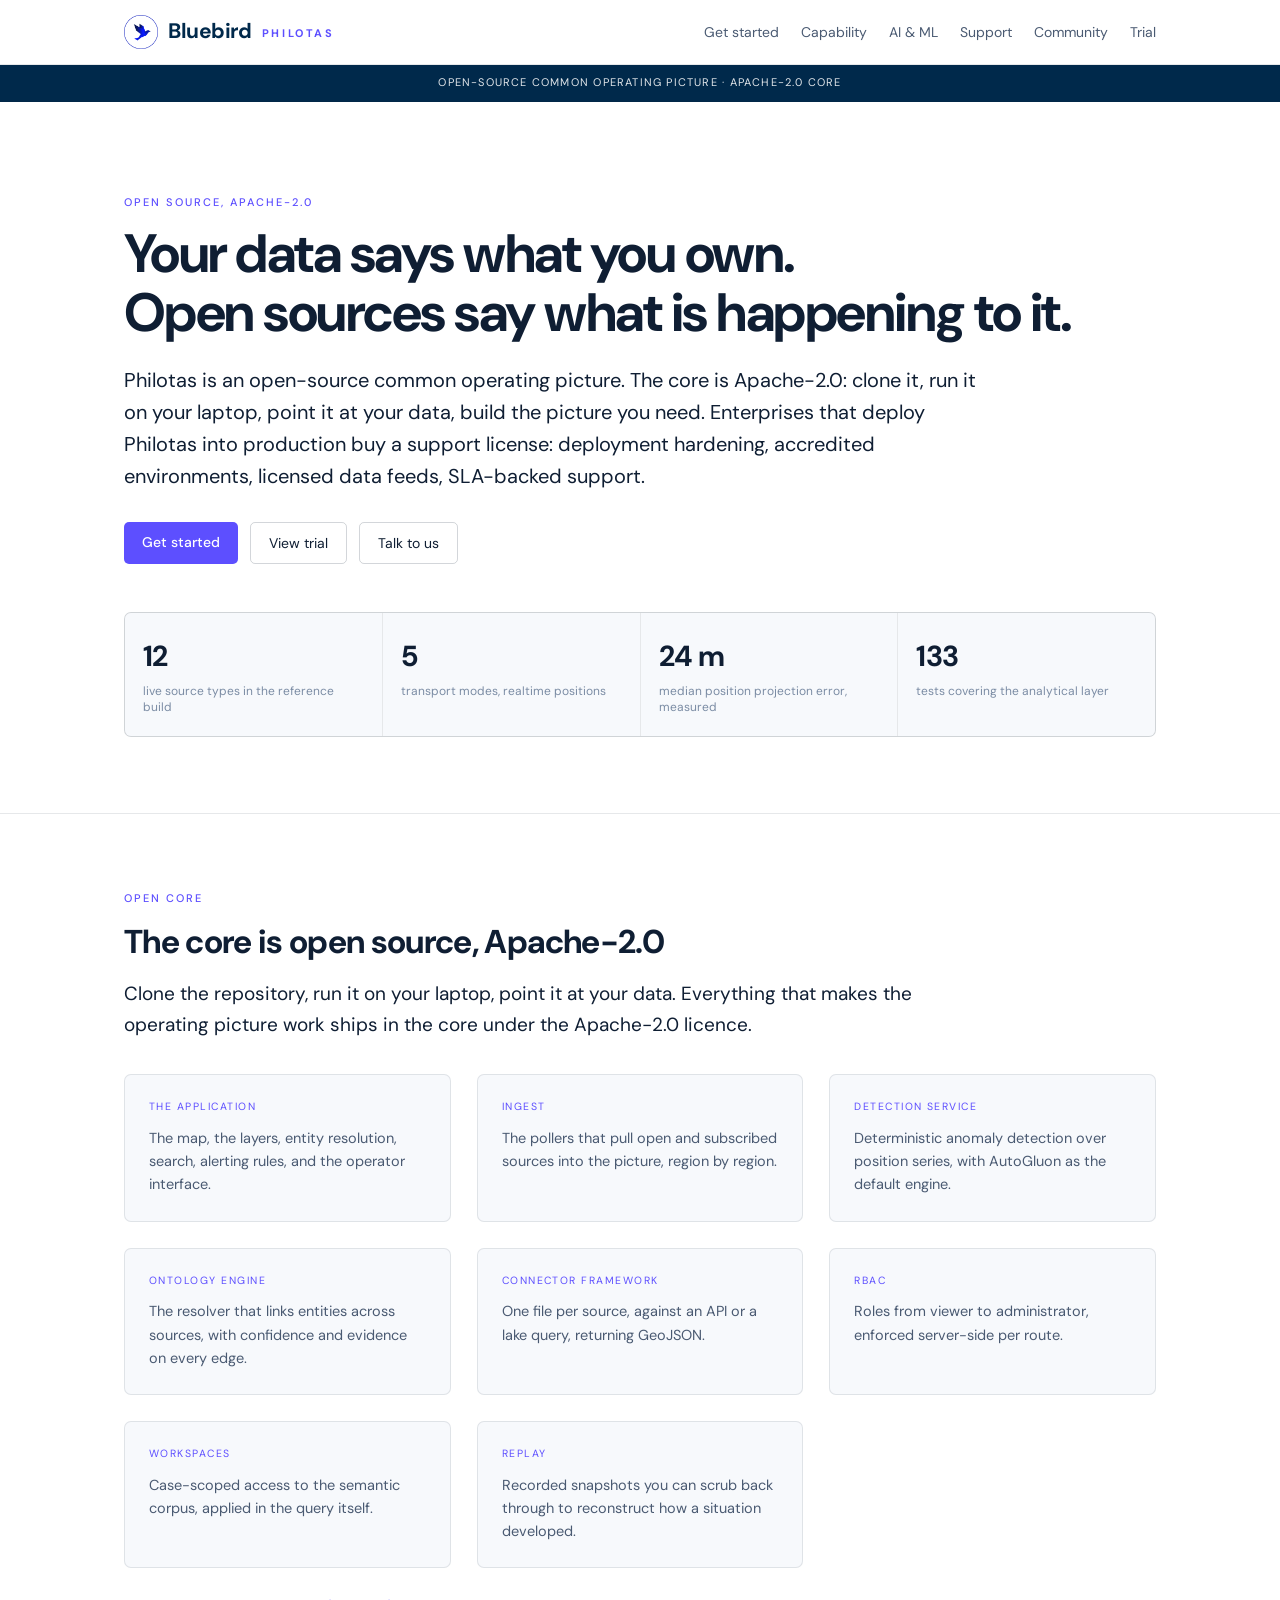
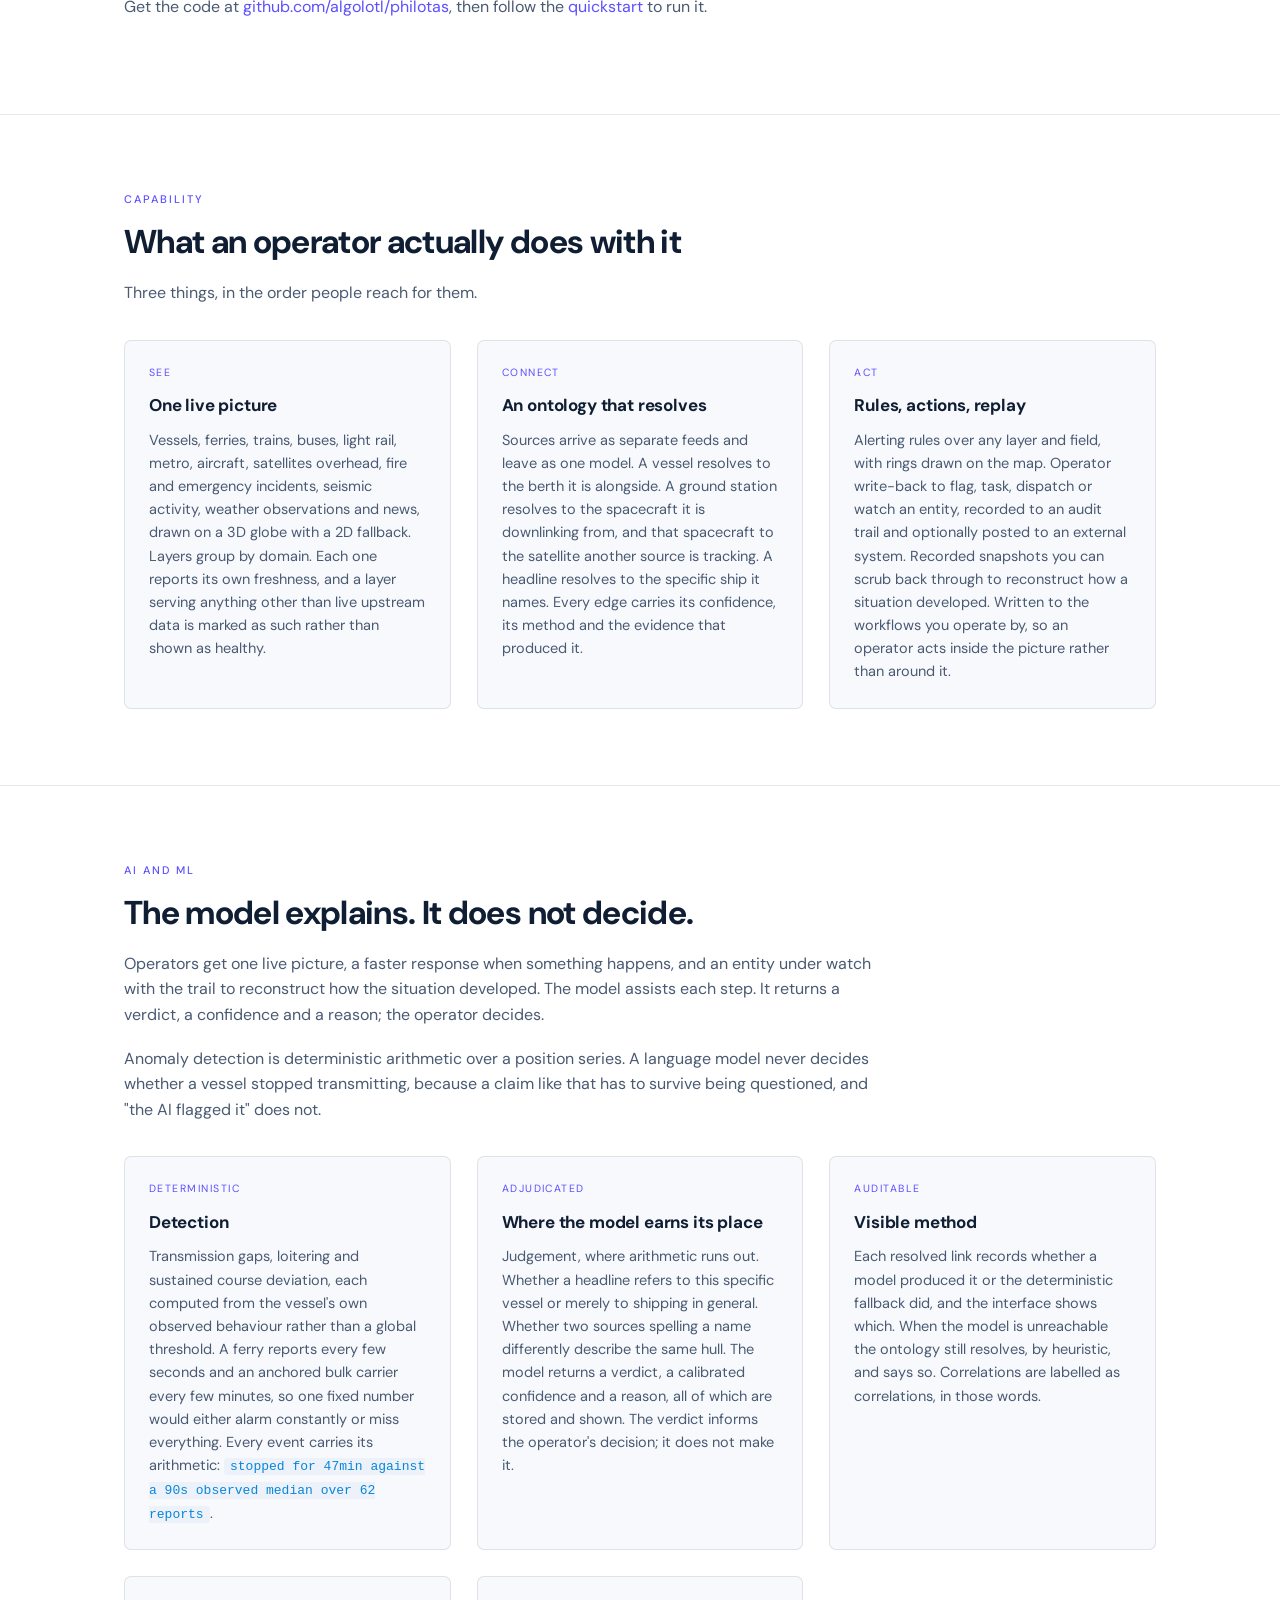
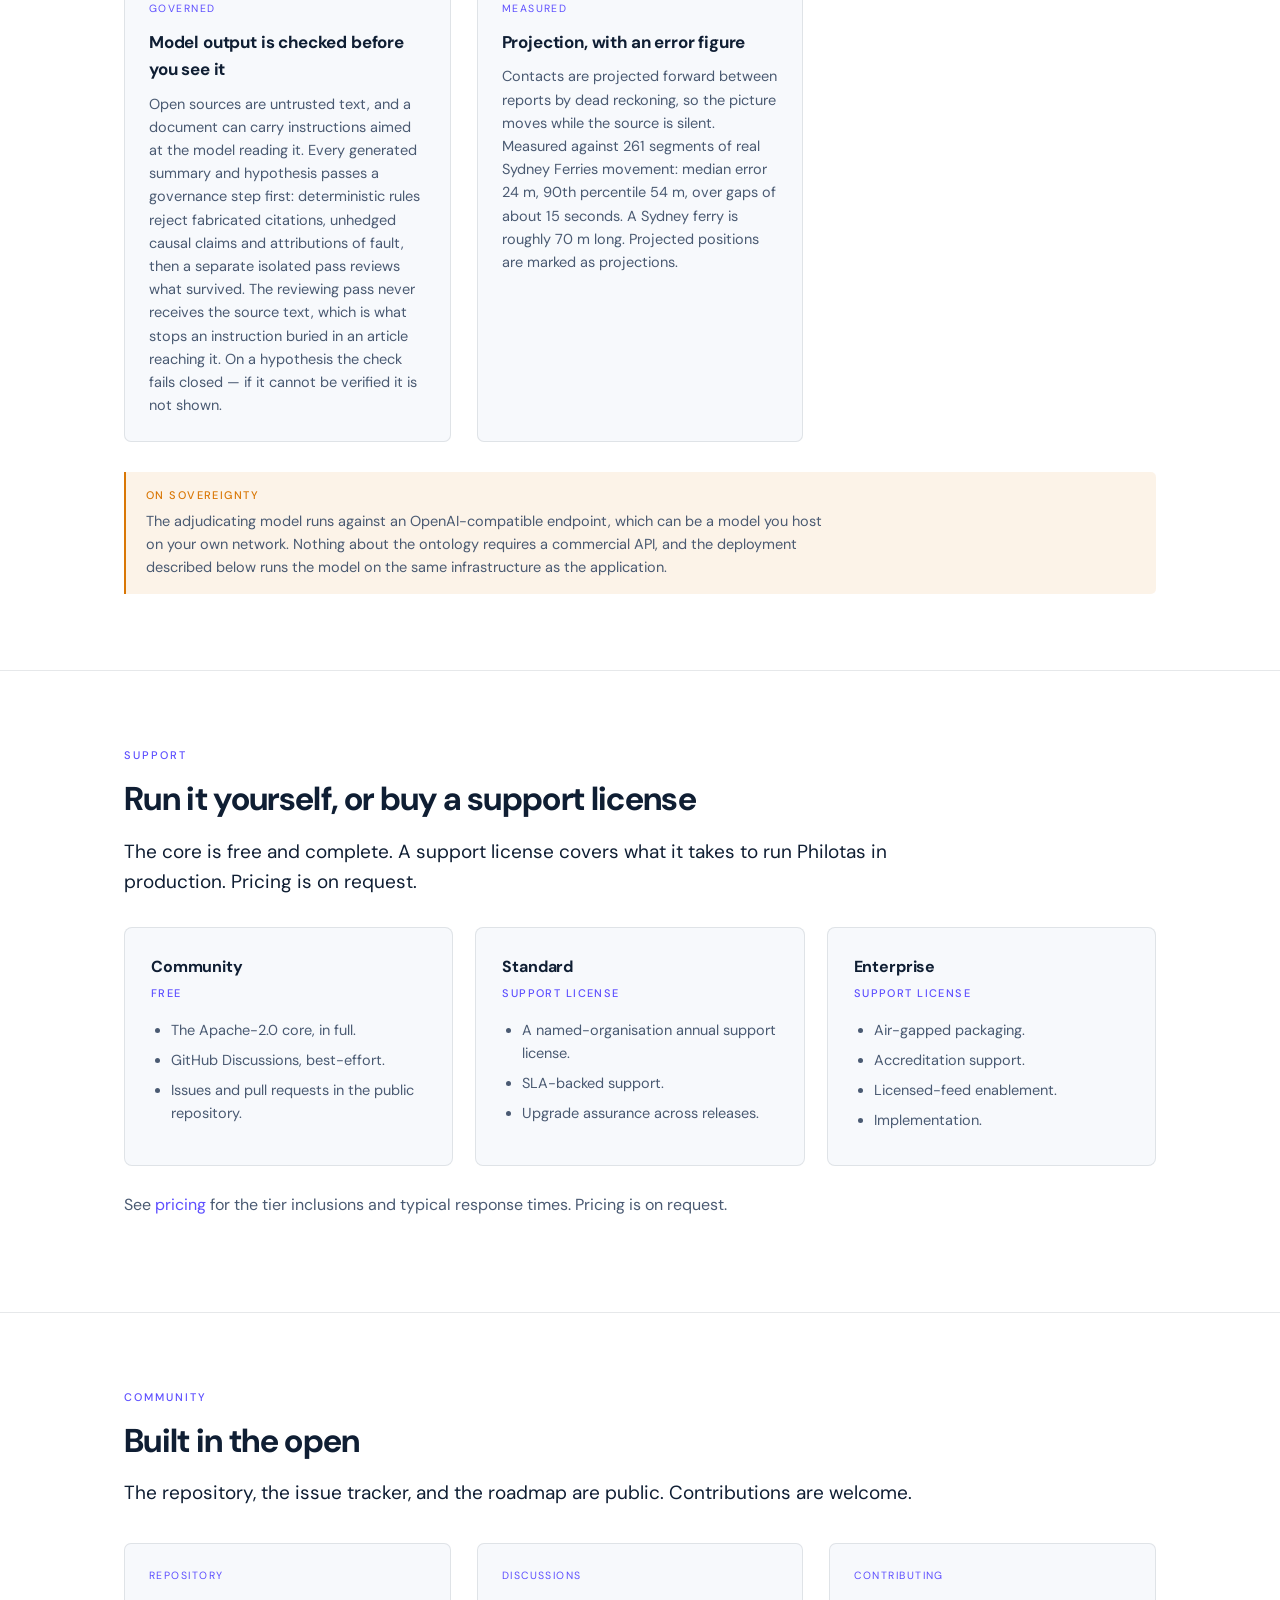
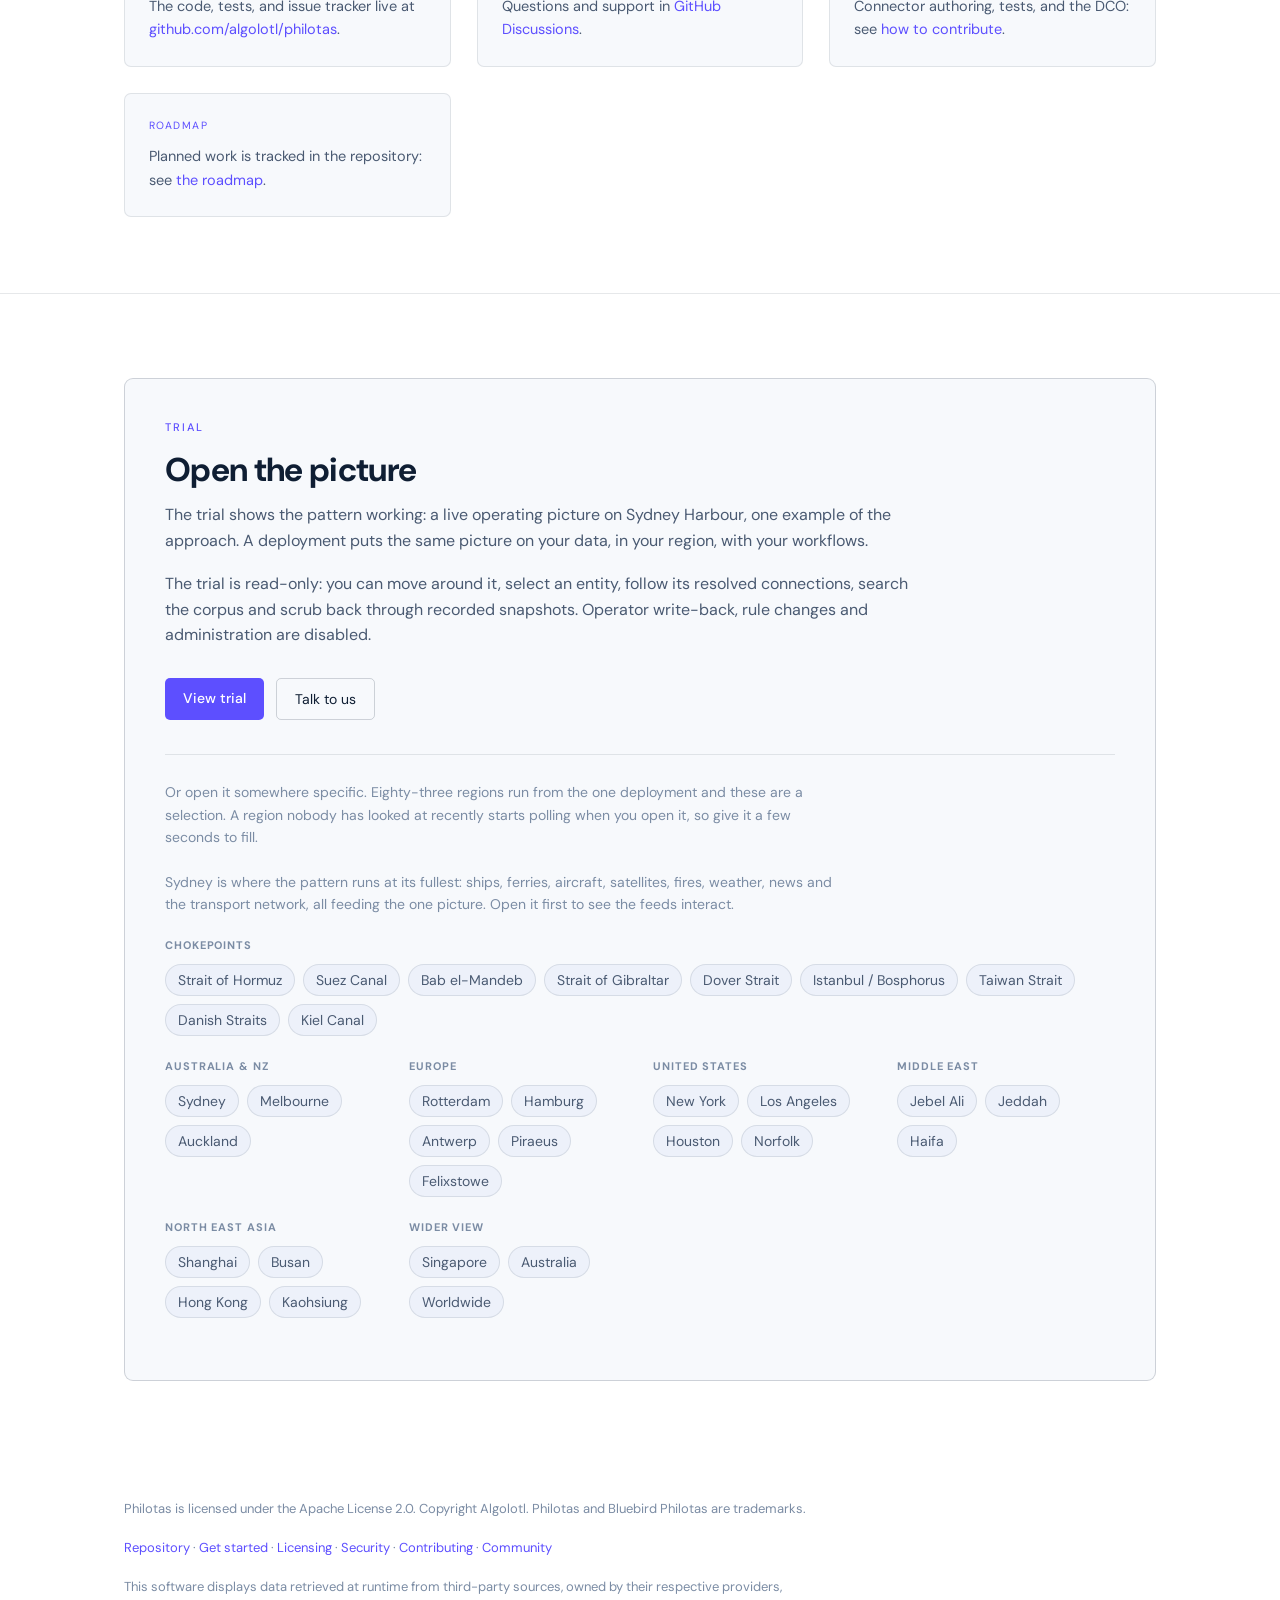
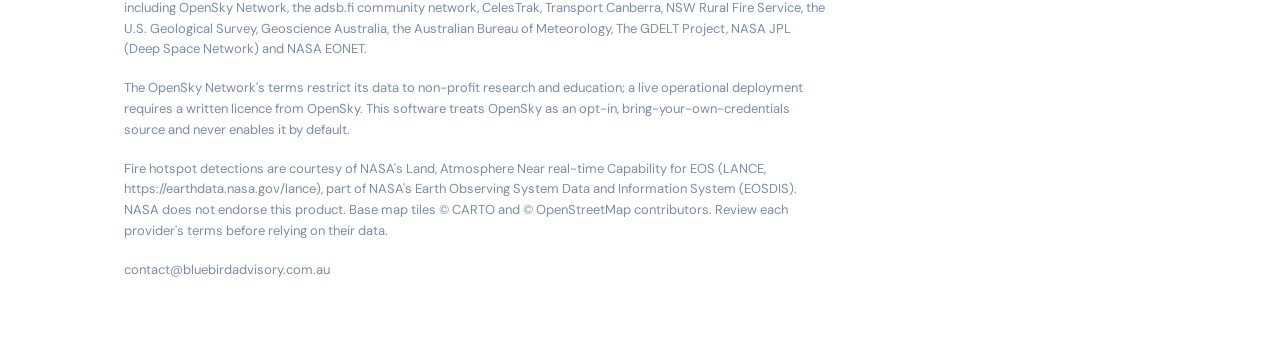
==== index.html @ 29f669cf "Initial public snapshot â€” philotas.com site" ====
<!doctype html>
<html lang="en">
<head>
  <meta charset="utf-8">
  <meta name="viewport" content="width=device-width, initial-scale=1">
  <title>Bluebird Philotas · Open-Source Common Operating Picture</title>
  <meta name="description" content="Philotas is an open-source common operating picture. The Apache-2.0 core fuses your data, the open record and subscribed feeds into one decision-ready view. Run it yourself or buy a support license.">
  <link rel="canonical" href="https://philotas.com/">
  <meta property="og:title" content="Bluebird Philotas · Open-Source Common Operating Picture">
  <meta property="og:description" content="Philotas is an open-source common operating picture. The Apache-2.0 core fuses your data, the open record and subscribed feeds into one decision-ready view. Run it yourself or buy a support license.">
  <meta property="og:type" content="website">
  <meta property="og:url" content="https://philotas.com/">
  <link rel="icon" type="image/svg+xml" href="assets/favicon.svg">
  <link rel="preconnect" href="https://fonts.googleapis.com">
  <link rel="preconnect" href="https://fonts.gstatic.com" crossorigin>
  <link href="https://fonts.googleapis.com/css2?family=DM+Sans:opsz,wght@9..40,400;9..40,500;9..40,700&display=swap" rel="stylesheet">
  <style>
:root {
    --brand: #5D4FFF;
    --bloom: #0787D9;
    --cyan: #7EF9FF;
    --navy: #00294B;
    --page: #FFFFFF;
    --surface: #F7F9FC;
    --raised: #EDF1FA;
    --ink: #0F1E33;
    --ink-2: #4A5A72;
    --muted: #7B8CA4;
    --border: rgba(15, 30, 51, 0.10);
    --border-strong: rgba(15, 30, 51, 0.18);
    --amber: #D97706;
    --max: 1080px;
  }
  * { box-sizing: border-box; }
  html { scroll-behavior: smooth; }
  body {
    margin: 0;
    background: var(--page);
    color: var(--ink);
    font-family: "DM Sans", -apple-system, "Segoe UI", Roboto, Helvetica, Arial, sans-serif;
    font-size: 16px;
    line-height: 1.6;
    -webkit-font-smoothing: antialiased;
  }
  a { color: var(--brand); text-decoration: none; }
  a:hover { text-decoration: underline; }
  .wrap { max-width: var(--max); margin: 0 auto; padding: 0 24px; }

  header.site {
    position: sticky; top: 0; z-index: 50;
    background: rgba(255, 255, 255, 0.9);
    backdrop-filter: blur(10px);
    border-bottom: 1px solid var(--border);
  }
  .bar { display: flex; align-items: center; gap: 14px; height: 64px; }
  .mark { display: flex; align-items: center; gap: 10px; }
  .bb-mark { width: 34px; height: 34px; flex: none; border-radius: 4px; }
  .wordmark { display: flex; align-items: center; gap: 10px; text-decoration: none; color: inherit; }
  .wordmark .name { font-size: 21px; font-weight: 700; letter-spacing: -0.02em; color: var(--navy); }
  .product {
    font-size: 11px; font-weight: 700; letter-spacing: 0.24em;
    color: var(--brand); text-transform: uppercase; padding-top: 3px;
  }
  .wordmark:hover { text-decoration: none; }
  .bar nav { margin-left: auto; display: flex; align-items: center; gap: 22px; }
  .bar nav a { color: var(--ink-2); font-size: 14px; }
  .bar nav a:hover { color: var(--ink); text-decoration: none; }
  .cta {
    background: var(--brand); color: #fff !important; padding: 9px 18px;
    border-radius: 5px; font-size: 14px; font-weight: 500;
  }
  .cta:hover { background: var(--bloom); text-decoration: none !important; }

  .ribbon {
    background: var(--navy); border-bottom: 1px solid var(--border);
    font-size: 11px; letter-spacing: 0.11em; text-transform: uppercase;
    color: rgba(255, 255, 255, 0.88); padding: 9px 0; text-align: center;
  }

  section { padding: 76px 0; border-bottom: 1px solid var(--border); }
  section:last-of-type { border-bottom: 0; }
  section[id] { scroll-margin-top: 78px; }
  .eyebrow {
    font-size: 11px; letter-spacing: 0.18em; text-transform: uppercase;
    color: var(--brand); font-weight: 500; margin-bottom: 14px;
  }
  h1 {
    font-size: clamp(34px, 5.2vw, 54px); line-height: 1.08;
    letter-spacing: -0.028em; font-weight: 700; margin: 0 0 22px;
  }
  h2 {
    font-size: clamp(25px, 3.4vw, 33px); line-height: 1.2;
    letter-spacing: -0.02em; font-weight: 700; margin: 0 0 18px;
  }
  h3 { font-size: 17px; font-weight: 700; margin: 0 0 9px; letter-spacing: -0.01em; }
  p { margin: 0 0 18px; color: var(--ink-2); max-width: 68ch; }
  .lead { font-size: 19px; color: var(--ink); max-width: 62ch; }
  strong { color: var(--ink); font-weight: 500; }

  .hero { padding: 92px 0 76px; }
  .hero .lead { font-size: 20px; }
  .hero-actions { display: flex; gap: 12px; flex-wrap: wrap; margin-top: 30px; }
  .btn-ghost {
    border: 1px solid var(--border-strong); color: var(--ink); padding: 9px 18px;
    border-radius: 5px; font-size: 14px;
  }
  .btn-ghost:hover { border-color: var(--brand); color: var(--brand); text-decoration: none; }

  .stats { display: grid; grid-template-columns: repeat(auto-fit, minmax(155px, 1fr)); gap: 1px;
           background: var(--border); border: 1px solid var(--border); border-radius: 7px;
           overflow: hidden; margin-top: 48px; }
  .stat { background: var(--surface); padding: 20px 18px; }
  .stat .n { font-size: 29px; font-weight: 700; letter-spacing: -0.02em; display: block; }
  .stat .l { font-size: 12px; color: var(--muted); line-height: 1.4; display: block; margin-top: 3px; }

  .cols { display: grid; grid-template-columns: repeat(auto-fit, minmax(285px, 1fr)); gap: 26px; margin-top: 34px; }
  .card { background: var(--surface); border: 1px solid var(--border); border-radius: 7px; padding: 24px; }
  .card p { font-size: 14.5px; margin-bottom: 0; }
  .card .tag {
    font-size: 10.5px; letter-spacing: 0.14em; text-transform: uppercase;
    color: var(--brand); display: block; margin-bottom: 11px;
  }

  .tbl-scroll { overflow-x: auto; margin-top: 30px; border: 1px solid var(--border); border-radius: 7px; }
  table { border-collapse: collapse; width: 100%; font-size: 14.5px; min-width: 560px; }
  th, td { text-align: left; padding: 13px 16px; border-bottom: 1px solid var(--border); vertical-align: top; }
  thead th { background: var(--raised); font-size: 11px; letter-spacing: 0.1em; text-transform: uppercase; color: var(--ink-2); font-weight: 500; }
  tbody tr:last-child td { border-bottom: 0; }
  td { color: var(--ink-2); }
  td.k { color: var(--ink); font-weight: 500; white-space: nowrap; }
  .vs td:last-child { color: var(--ink); }

  .note {
    border-left: 2px solid var(--amber); background: rgba(217, 119, 6, 0.09);
    padding: 15px 20px; border-radius: 0 5px 5px 0; margin-top: 30px;
  }
  .note p { margin: 0; font-size: 14.5px; }
  .note .h { color: var(--amber); font-size: 11px; letter-spacing: 0.13em;
             text-transform: uppercase; font-weight: 500; display: block; margin-bottom: 5px; }

  code { font-family: ui-monospace, "Cascadia Code", Consolas, monospace; font-size: 13px;
         background: var(--raised); padding: 1px 6px; border-radius: 3px; color: var(--bloom); }

  .trial { background: var(--surface); border: 1px solid var(--border-strong); border-radius: 9px; padding: 40px; margin-top: 8px; }
  .trial h2 { margin-bottom: 12px; }

  .regions { margin-top: 34px; padding-top: 26px; border-top: 1px solid var(--border); }
  .regions-lede { color: var(--muted); font-size: 14px; max-width: 68ch; margin: 0 0 22px; }
  .region-group h3 {
    font-size: 11px; font-weight: 700; letter-spacing: 0.9px; text-transform: uppercase;
    color: var(--muted); margin: 0 0 9px;
  }
  .region-group ul { list-style: none; margin: 0 0 22px; padding: 0; display: flex; flex-wrap: wrap; gap: 8px; }
  .region-group li { margin: 0; }
  .region-group a {
    display: inline-block; padding: 6px 12px; border-radius: 999px;
    background: var(--raised); border: 1px solid var(--border);
    color: var(--ink-2); font-size: 14px; line-height: 1.3; text-decoration: none;
    transition: border-color 0.15s ease, color 0.15s ease, background 0.15s ease;
  }
  .region-group a:hover, .region-group a:focus-visible {
    border-color: var(--brand); color: var(--ink); background: var(--navy); text-decoration: none;
  }
  .region-cols { display: grid; grid-template-columns: repeat(auto-fit, minmax(190px, 1fr)); gap: 0 26px; }
  @media (max-width: 640px) { .region-cols { grid-template-columns: 1fr; } }

  footer.site { padding: 42px 0 58px; color: var(--muted); font-size: 13px; }
  footer.site p { color: var(--muted); font-size: 13px; max-width: 78ch; }

  .pagehead { padding: 76px 0 52px; border-bottom: 1px solid var(--border); }
  .pagehead h1 { margin-bottom: 14px; }
  .pagehead .lead { font-size: 19px; max-width: 62ch; }

  pre {
    background: var(--navy); color: #E7ECF6; padding: 18px 20px;
    border-radius: 7px; overflow-x: auto; font-size: 13px; line-height: 1.6;
    margin: 16px 0 22px; max-width: 720px;
  }
  pre code { background: none; color: inherit; padding: 0; font-size: inherit; }

  .tiers { display: grid; grid-template-columns: repeat(auto-fit, minmax(260px, 1fr)); gap: 22px; margin-top: 30px; }
  .tier { background: var(--surface); border: 1px solid var(--border); border-radius: 8px; padding: 26px; display: flex; flex-direction: column; }
  .tier-name { font-size: 16px; font-weight: 700; letter-spacing: -0.01em; margin-bottom: 5px; }
  .tier-tag { font-size: 11px; letter-spacing: 0.13em; text-transform: uppercase; color: var(--brand); font-weight: 500; margin-bottom: 16px; }
  .tier ul { margin: 0; padding-left: 20px; color: var(--ink-2); font-size: 14.5px; }
  .tier li { margin-bottom: 7px; }

  .faq { margin-top: 26px; border-top: 1px solid var(--border); }
  .faq details { border-bottom: 1px solid var(--border); padding: 16px 0; }
  .faq summary { cursor: pointer; font-weight: 500; color: var(--ink); font-size: 16px; }
  .faq summary:hover { color: var(--brand); }
  .faq details p { margin: 10px 0 0; font-size: 15px; }

  @media (max-width: 640px) {
    section { padding: 52px 0; }
    .bar nav a:not(.cta) { display: none; }
    .trial { padding: 26px; }
    .pagehead { padding: 52px 0 40px; }
  }
  </style>
</head>
<body id="top">
<header class="site">
  <div class="wrap bar">
    <div class="mark">
      <a class="wordmark" href="#top">
        <img class="bb-mark" src="assets/bb-logo.png" alt="Bluebird" width="34" height="34">
        <span class="name">Bluebird</span>
        <span class="product">Philotas</span>
      </a>
    </div>
    <nav>
      <a href="#start">Get started</a>
      <a href="#capability">Capability</a>
      <a href="#ai">AI &amp; ML</a>
      <a href="#support">Support</a>
      <a href="#community">Community</a>
      <a href="#trial">Trial</a>
    </nav>
  </div>
</header>

<div class="ribbon">Open-source common operating picture · Apache-2.0 core</div>

<!-- ============ hero ============ -->
<section class="hero">
  <div class="wrap">
    <div class="eyebrow">Open source, Apache-2.0</div>
    <h1>Your data says what you own.<br>Open sources say what is happening to it.</h1>
    <p class="lead">
      Philotas is an open-source common operating picture. The core is Apache-2.0: clone it, run
      it on your laptop, point it at your data, build the picture you need. Enterprises that deploy
      Philotas into production buy a support license: deployment hardening, accredited
      environments, licensed data feeds, SLA-backed support.
    </p>
    <div class="hero-actions">
      <a href="get-started.html" class="cta">Get started</a>
      <a href="https://trial.philotas.com/" class="btn-ghost">View trial</a>
      <a href="mailto:contact@bluebirdadvisory.com.au" class="btn-ghost">Talk to us</a>
    </div>

    <div class="stats">
      <div class="stat"><span class="n">12</span><span class="l">live source types in the reference build</span></div>
      <div class="stat"><span class="n">5</span><span class="l">transport modes, realtime positions</span></div>
      <div class="stat"><span class="n">24 m</span><span class="l">median position projection error, measured</span></div>
      <div class="stat"><span class="n">133</span><span class="l">tests covering the analytical layer</span></div>
    </div>
  </div>
</section>

<!-- ============ open core ============ -->
<section id="start">
  <div class="wrap">
    <div class="eyebrow">Open core</div>
    <h2>The core is open source, Apache-2.0</h2>
    <p class="lead">
      Clone the repository, run it on your laptop, point it at your data. Everything that makes
      the operating picture work ships in the core under the Apache-2.0 licence.
    </p>

    <div class="cols">
      <div class="card">
        <span class="tag">The application</span>
        <p>The map, the layers, entity resolution, search, alerting rules, and the operator interface.</p>
      </div>
      <div class="card">
        <span class="tag">Ingest</span>
        <p>The pollers that pull open and subscribed sources into the picture, region by region.</p>
      </div>
      <div class="card">
        <span class="tag">Detection service</span>
        <p>Deterministic anomaly detection over position series, with AutoGluon as the default engine.</p>
      </div>
      <div class="card">
        <span class="tag">Ontology engine</span>
        <p>The resolver that links entities across sources, with confidence and evidence on every edge.</p>
      </div>
      <div class="card">
        <span class="tag">Connector framework</span>
        <p>One file per source, against an API or a lake query, returning GeoJSON.</p>
      </div>
      <div class="card">
        <span class="tag">RBAC</span>
        <p>Roles from viewer to administrator, enforced server-side per route.</p>
      </div>
      <div class="card">
        <span class="tag">Workspaces</span>
        <p>Case-scoped access to the semantic corpus, applied in the query itself.</p>
      </div>
      <div class="card">
        <span class="tag">Replay</span>
        <p>Recorded snapshots you can scrub back through to reconstruct how a situation developed.</p>
      </div>
    </div>

    <p style="margin-top:26px">
      Get the code at <a href="https://github.com/algolotl/philotas">github.com/algolotl/philotas</a>,
      then follow the <a href="get-started.html">quickstart</a> to run it.
    </p>
  </div>
</section>

<!-- ============ capability ============ -->
<section id="capability">
  <div class="wrap">
    <div class="eyebrow">Capability</div>
    <h2>What an operator actually does with it</h2>
    <p>
      Three things, in the order people reach for them.
    </p>

    <div class="cols">
      <div class="card">
        <span class="tag">See</span>
        <h3>One live picture</h3>
        <p>
          Vessels, ferries, trains, buses, light rail, metro, aircraft, satellites overhead,
          fire and emergency incidents, seismic activity, weather observations and news, drawn
          on a 3D globe with a 2D fallback. Layers group by domain. Each one reports its own
          freshness, and a layer serving anything other than live upstream data is marked as
          such rather than shown as healthy.
        </p>
      </div>
      <div class="card">
        <span class="tag">Connect</span>
        <h3>An ontology that resolves</h3>
        <p>
          Sources arrive as separate feeds and leave as one model. A vessel resolves to the
          berth it is alongside. A ground station resolves to the spacecraft it is downlinking
          from, and that spacecraft to the satellite another source is tracking. A headline
          resolves to the specific ship it names. Every edge carries its confidence, its method
          and the evidence that produced it.
        </p>
      </div>
      <div class="card">
        <span class="tag">Act</span>
        <h3>Rules, actions, replay</h3>
        <p>
          Alerting rules over any layer and field, with rings drawn on the map. Operator
          write-back to flag, task, dispatch or watch an entity, recorded to an audit trail and
          optionally posted to an external system. Recorded snapshots you can scrub back
          through to reconstruct how a situation developed. Written to the workflows you operate
          by, so an operator acts inside the picture rather than around it.
        </p>
      </div>
    </div>
  </div>
</section>

<!-- ============ ai ============ -->
<section id="ai">
  <div class="wrap">
    <div class="eyebrow">AI and ML</div>
    <h2>The model explains. It does not decide.</h2>
    <p>
      Operators get one live picture, a faster response when something happens, and an entity
      under watch with the trail to reconstruct how the situation developed. The model assists
      each step. It returns a verdict, a confidence and a reason; the operator decides.
    </p>
    <p>
      Anomaly detection is deterministic arithmetic over a position series. A language model
      never decides whether a vessel stopped transmitting, because a claim like that has to
      survive being questioned, and "the AI flagged it" does not.
    </p>

    <div class="cols">
      <div class="card">
        <span class="tag">Deterministic</span>
        <h3>Detection</h3>
        <p>
          Transmission gaps, loitering and sustained course deviation, each computed from the
          vessel's own observed behaviour rather than a global threshold. A ferry reports every
          few seconds and an anchored bulk carrier every few minutes, so one fixed number would
          either alarm constantly or miss everything. Every event carries its arithmetic:
          <code>stopped for 47min against a 90s observed median over 62 reports</code>.
        </p>
      </div>
      <div class="card">
        <span class="tag">Adjudicated</span>
        <h3>Where the model earns its place</h3>
        <p>
          Judgement, where arithmetic runs out. Whether a headline refers to this specific
          vessel or merely to shipping in general. Whether two sources spelling a name
          differently describe the same hull. The model returns a verdict, a calibrated
          confidence and a reason, all of which are stored and shown. The verdict informs the
          operator's decision; it does not make it.
        </p>
      </div>
      <div class="card">
        <span class="tag">Auditable</span>
        <h3>Visible method</h3>
        <p>
          Each resolved link records whether a model produced it or the deterministic fallback
          did, and the interface shows which. When the model is unreachable the ontology still
          resolves, by heuristic, and says so. Correlations are labelled as correlations, in
          those words.
        </p>
      </div>
      <div class="card">
        <span class="tag">Governed</span>
        <h3>Model output is checked before you see it</h3>
        <p>
          Open sources are untrusted text, and a document can carry instructions aimed at the
          model reading it. Every generated summary and hypothesis passes a governance step
          first: deterministic rules reject fabricated citations, unhedged causal claims and
          attributions of fault, then a separate isolated pass reviews what survived. The
          reviewing pass never receives the source text, which is what stops an instruction
          buried in an article reaching it. On a hypothesis the check fails closed — if it
          cannot be verified it is not shown.
        </p>
      </div>
      <div class="card">
        <span class="tag">Measured</span>
        <h3>Projection, with an error figure</h3>
        <p>
          Contacts are projected forward between reports by dead reckoning, so the picture
          moves while the source is silent. Measured against 261 segments of real Sydney
          Ferries movement: median error 24 m, 90th percentile 54 m, over gaps of about 15
          seconds. A Sydney ferry is roughly 70 m long. Projected positions are marked as
          projections.
        </p>
      </div>
    </div>

    <div class="note">
      <span class="h">On sovereignty</span>
      <p>
        The adjudicating model runs against an OpenAI-compatible endpoint, which can be a model
        you host on your own network. Nothing about the ontology requires a commercial API, and
        the deployment described below runs the model on the same infrastructure as the
        application.
      </p>
    </div>
  </div>
</section>

<!-- ============ support ============ -->
<section id="support">
  <div class="wrap">
    <div class="eyebrow">Support</div>
    <h2>Run it yourself, or buy a support license</h2>
    <p class="lead">
      The core is free and complete. A support license covers what it takes to run Philotas in
      production. Pricing is on request.
    </p>

    <div class="tiers">
      <div class="tier">
        <div class="tier-name">Community</div>
        <div class="tier-tag">Free</div>
        <ul>
          <li>The Apache-2.0 core, in full.</li>
          <li>GitHub Discussions, best-effort.</li>
          <li>Issues and pull requests in the public repository.</li>
        </ul>
      </div>
      <div class="tier">
        <div class="tier-name">Standard</div>
        <div class="tier-tag">Support license</div>
        <ul>
          <li>A named-organisation annual support license.</li>
          <li>SLA-backed support.</li>
          <li>Upgrade assurance across releases.</li>
        </ul>
      </div>
      <div class="tier">
        <div class="tier-name">Enterprise</div>
        <div class="tier-tag">Support license</div>
        <ul>
          <li>Air-gapped packaging.</li>
          <li>Accreditation support.</li>
          <li>Licensed-feed enablement.</li>
          <li>Implementation.</li>
        </ul>
      </div>
    </div>

    <p style="margin-top:26px">
      See <a href="pricing.html">pricing</a> for the tier inclusions and typical response times.
      Pricing is on request.
    </p>
  </div>
</section>

<!-- ============ community ============ -->
<section id="community">
  <div class="wrap">
    <div class="eyebrow">Community</div>
    <h2>Built in the open</h2>
    <p class="lead">
      The repository, the issue tracker, and the roadmap are public. Contributions are welcome.
    </p>

    <div class="cols">
      <div class="card">
        <span class="tag">Repository</span>
        <p>The code, tests, and issue tracker live at <a href="https://github.com/algolotl/philotas">github.com/algolotl/philotas</a>.</p>
      </div>
      <div class="card">
        <span class="tag">Discussions</span>
        <p>Questions and support in <a href="https://github.com/algolotl/philotas/discussions">GitHub Discussions</a>.</p>
      </div>
      <div class="card">
        <span class="tag">Contributing</span>
        <p>Connector authoring, tests, and the DCO: see <a href="contributing.html">how to contribute</a>.</p>
      </div>
      <div class="card">
        <span class="tag">Roadmap</span>
        <p>Planned work is tracked in the repository: see <a href="community.html">the roadmap</a>.</p>
      </div>
    </div>
  </div>
</section>

<!-- ============ trial ============ -->
<section id="trial">
  <div class="wrap">
    <div class="trial">
      <div class="eyebrow">Trial</div>
      <h2>Open the picture</h2>
      <p>
        The trial shows the pattern working: a live operating picture on Sydney Harbour, one
        example of the approach. A deployment puts the same picture on your data, in your
        region, with your workflows.
      </p>
      <p>
        The trial is read-only: you can move around it, select an entity, follow its resolved
        connections, search the corpus and scrub back through recorded snapshots. Operator
        write-back, rule changes and administration are disabled.
      </p>
      <div class="hero-actions">
        <a href="https://trial.philotas.com/" class="cta">View trial</a>
        <a href="mailto:contact@bluebirdadvisory.com.au" class="btn-ghost">Talk to us</a>
      </div>

      <div class="regions">
        <p class="regions-lede">
          Or open it somewhere specific. Eighty-three regions run from the one deployment and
          these are a selection. A region nobody has looked at recently starts polling when you
          open it, so give it a few seconds to fill.
        </p>
        <p class="regions-lede">
          Sydney is where the pattern runs at its fullest: ships, ferries, aircraft, satellites,
          fires, weather, news and the transport network, all feeding the one picture. Open it
          first to see the feeds interact.
        </p>

        <div class="region-group">
          <h3>Chokepoints</h3>
          <ul>
            <li><a href="https://trial.philotas.com/?region=hormuz">Strait of Hormuz</a></li>
            <li><a href="https://trial.philotas.com/?region=suez">Suez Canal</a></li>
            <li><a href="https://trial.philotas.com/?region=babelmandeb">Bab el-Mandeb</a></li>
            <li><a href="https://trial.philotas.com/?region=gibraltar">Strait of Gibraltar</a></li>
            <li><a href="https://trial.philotas.com/?region=dover">Dover Strait</a></li>
            <li><a href="https://trial.philotas.com/?region=istanbul">Istanbul / Bosphorus</a></li>
            <li><a href="https://trial.philotas.com/?region=taiwanstrait">Taiwan Strait</a></li>
            <li><a href="https://trial.philotas.com/?region=copenhagen">Danish Straits</a></li>
            <li><a href="https://trial.philotas.com/?region=kiel">Kiel Canal</a></li>
          </ul>
        </div>

        <div class="region-cols">
          <div class="region-group">
            <h3>Australia &amp; NZ</h3>
            <ul>
              <li><a href="https://trial.philotas.com/?region=sydney">Sydney</a></li>
              <li><a href="https://trial.philotas.com/?region=melbourne">Melbourne</a></li>
              <li><a href="https://trial.philotas.com/?region=auckland">Auckland</a></li>
            </ul>
          </div>
          <div class="region-group">
            <h3>Europe</h3>
            <ul>
              <li><a href="https://trial.philotas.com/?region=rotterdam">Rotterdam</a></li>
              <li><a href="https://trial.philotas.com/?region=hamburg">Hamburg</a></li>
              <li><a href="https://trial.philotas.com/?region=antwerp">Antwerp</a></li>
              <li><a href="https://trial.philotas.com/?region=piraeus">Piraeus</a></li>
              <li><a href="https://trial.philotas.com/?region=felixstowe">Felixstowe</a></li>
            </ul>
          </div>
          <div class="region-group">
            <h3>United States</h3>
            <ul>
              <li><a href="https://trial.philotas.com/?region=newyork">New York</a></li>
              <li><a href="https://trial.philotas.com/?region=losangeles">Los Angeles</a></li>
              <li><a href="https://trial.philotas.com/?region=houston">Houston</a></li>
              <li><a href="https://trial.philotas.com/?region=norfolk">Norfolk</a></li>
            </ul>
          </div>
          <div class="region-group">
            <h3>Middle East</h3>
            <ul>
              <li><a href="https://trial.philotas.com/?region=jebelali">Jebel Ali</a></li>
              <li><a href="https://trial.philotas.com/?region=jeddah">Jeddah</a></li>
              <li><a href="https://trial.philotas.com/?region=haifa">Haifa</a></li>
            </ul>
          </div>
          <div class="region-group">
            <h3>North East Asia</h3>
            <ul>
              <li><a href="https://trial.philotas.com/?region=shanghai">Shanghai</a></li>
              <li><a href="https://trial.philotas.com/?region=busan">Busan</a></li>
              <li><a href="https://trial.philotas.com/?region=hongkong">Hong Kong</a></li>
              <li><a href="https://trial.philotas.com/?region=kaohsiung">Kaohsiung</a></li>
            </ul>
          </div>
          <div class="region-group">
            <h3>Wider view</h3>
            <ul>
              <li><a href="https://trial.philotas.com/?region=singapore">Singapore</a></li>
              <li><a href="https://trial.philotas.com/?region=australia">Australia</a></li>
              <li><a href="https://trial.philotas.com/?region=world">Worldwide</a></li>
            </ul>
          </div>
        </div>
      </div>
    </div>
  </div>
</section>

<footer class="site">
  <div class="wrap">
    <p>
      Philotas is licensed under the Apache License 2.0. Copyright Algolotl.
      Philotas and Bluebird Philotas are trademarks.
    </p>
    <p>
      <a href="https://github.com/algolotl/philotas">Repository</a> ·
      <a href="get-started.html">Get started</a> ·
      <a href="licensing.html">Licensing</a> ·
      <a href="security.html">Security</a> ·
      <a href="contributing.html">Contributing</a> ·
      <a href="community.html">Community</a>
    </p>
    <p>
      This software displays data retrieved at runtime from third-party sources, owned by their
      respective providers, including OpenSky Network, the adsb.fi community network, CelesTrak,
      Transport Canberra, NSW Rural Fire Service, the U.S. Geological Survey, Geoscience Australia,
      the Australian Bureau of Meteorology, The GDELT Project, NASA JPL (Deep Space Network) and
      NASA EONET.
    </p>
    <p>
      The OpenSky Network's terms restrict its data to non-profit research and education; a live
      operational deployment requires a written licence from OpenSky. This software treats OpenSky
      as an opt-in, bring-your-own-credentials source and never enables it by default.
    </p>
    <p>
      Fire hotspot detections are courtesy of NASA's Land, Atmosphere Near real-time Capability
      for EOS (LANCE, https://earthdata.nasa.gov/lance), part of NASA's Earth Observing System Data
      and Information System (EOSDIS). NASA does not endorse this product. Base map tiles © CARTO
      and © OpenStreetMap contributors. Review each provider's terms before relying on their data.
    </p>
    <p>contact@bluebirdadvisory.com.au</p>
  </div>
</footer>
</body>
</html>
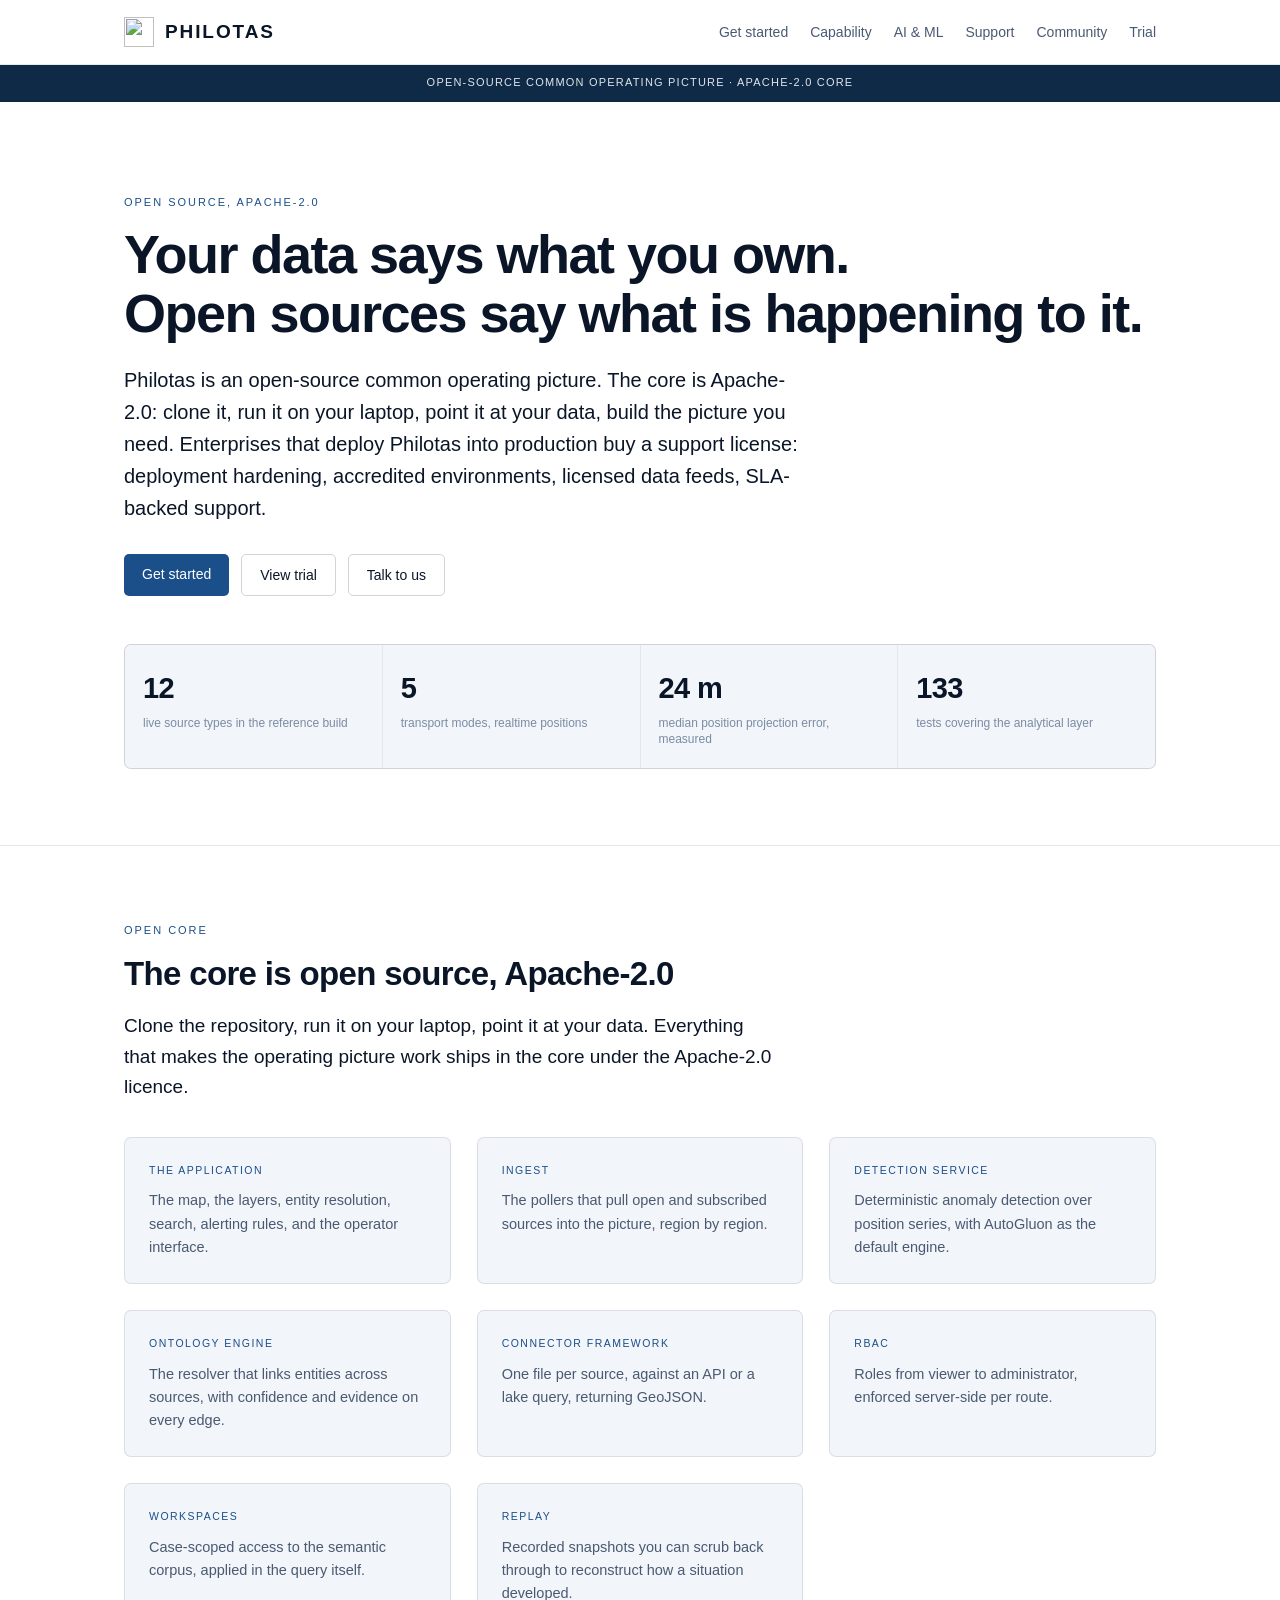
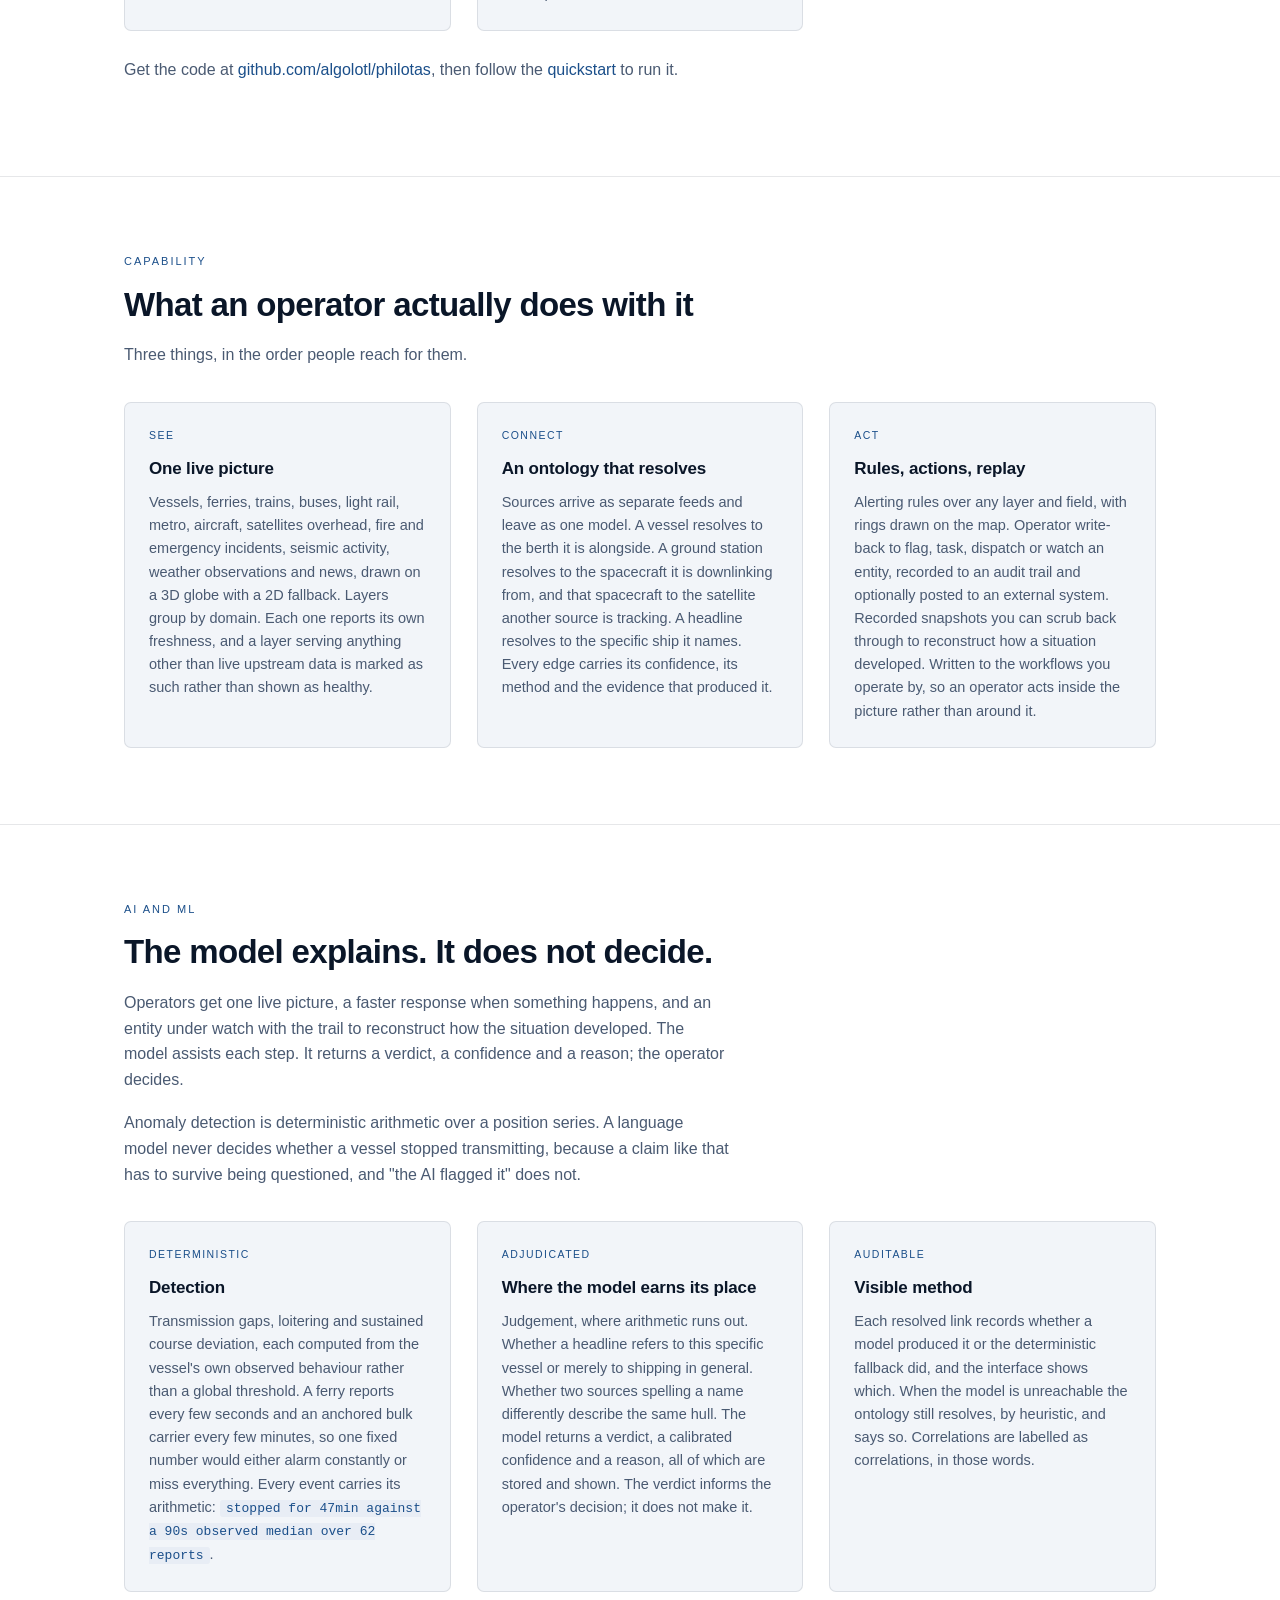
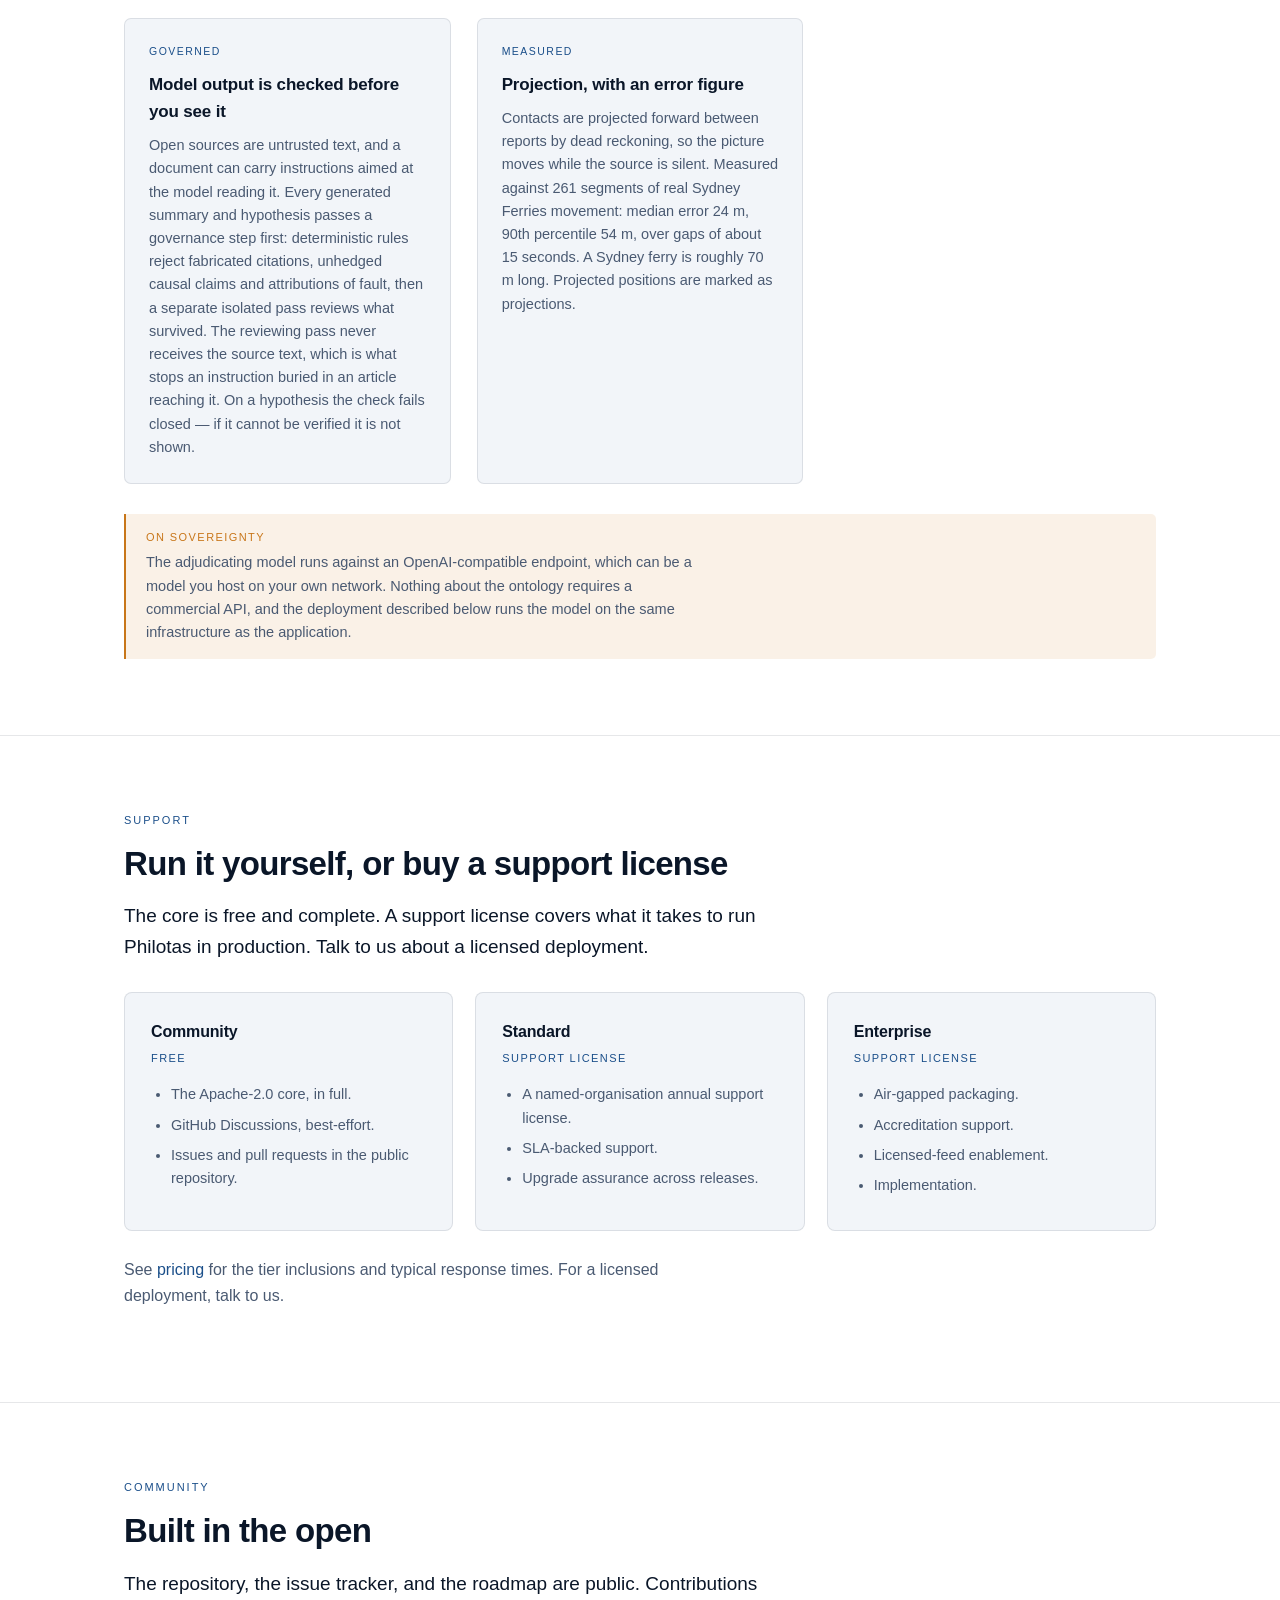
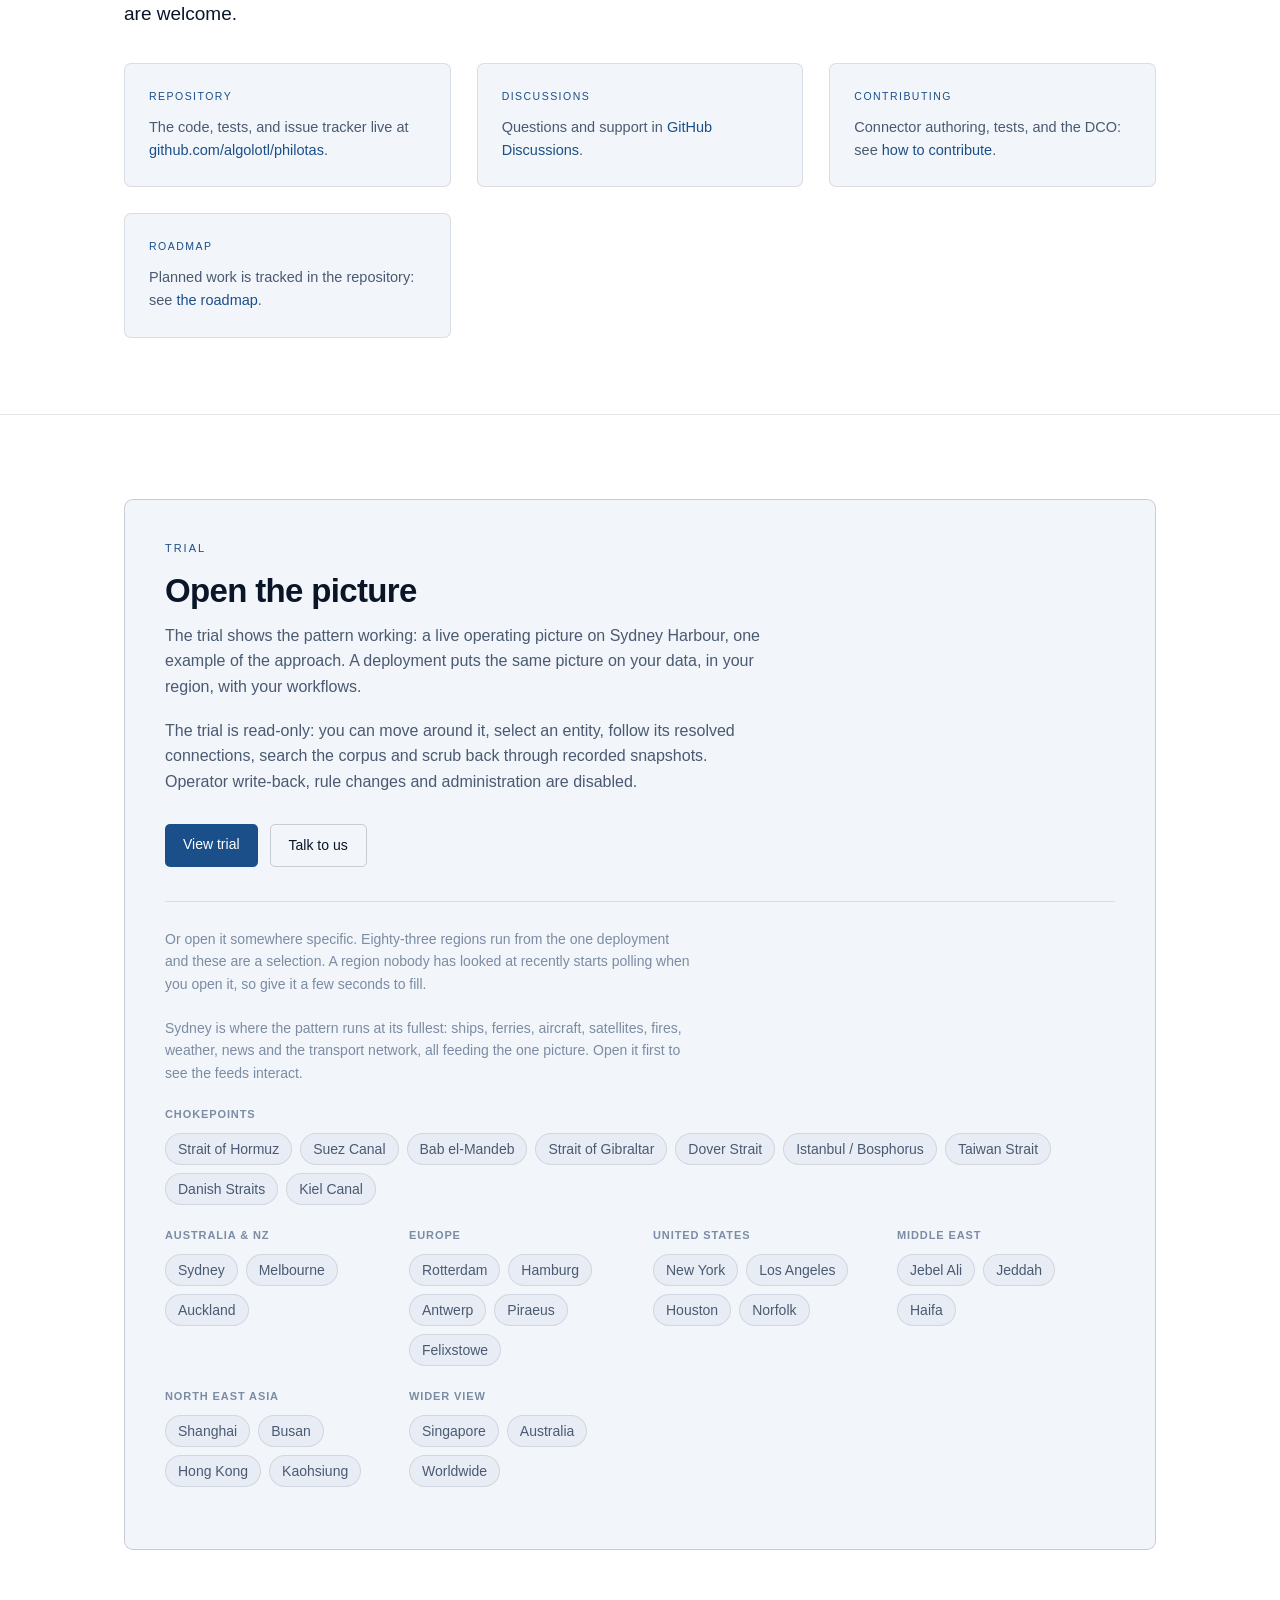
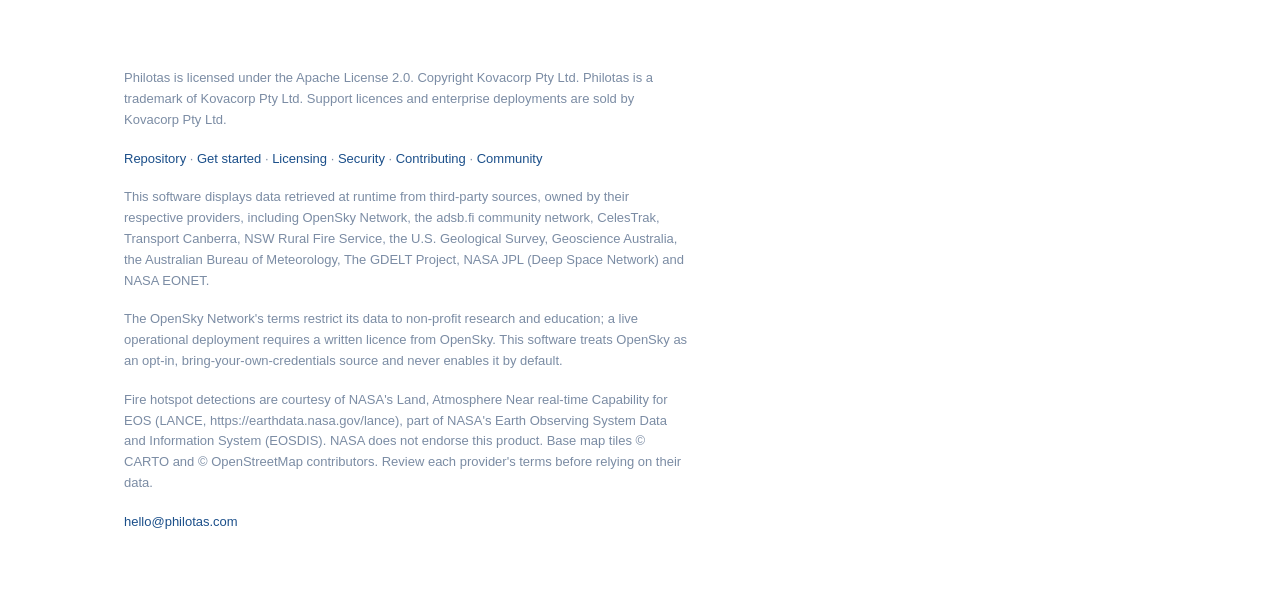
==== commit 1ba9872c: "Talk-to-us copy and seller-entity line" ====
--- a/index.html
+++ b/index.html
@@ -3,32 +3,42 @@
 <head>
   <meta charset="utf-8">
   <meta name="viewport" content="width=device-width, initial-scale=1">
-  <title>Bluebird Philotas · Open-Source Common Operating Picture</title>
+  <title>Philotas · Open-Source Common Operating Picture</title>
   <meta name="description" content="Philotas is an open-source common operating picture. The Apache-2.0 core fuses your data, the open record and subscribed feeds into one decision-ready view. Run it yourself or buy a support license.">
   <link rel="canonical" href="https://philotas.com/">
-  <meta property="og:title" content="Bluebird Philotas · Open-Source Common Operating Picture">
+  <meta property="og:title" content="Philotas · Open-Source Common Operating Picture">
   <meta property="og:description" content="Philotas is an open-source common operating picture. The Apache-2.0 core fuses your data, the open record and subscribed feeds into one decision-ready view. Run it yourself or buy a support license.">
   <meta property="og:type" content="website">
   <meta property="og:url" content="https://philotas.com/">
+  <meta property="og:site_name" content="Philotas">
+  <meta property="og:image" content="https://philotas.com/assets/philotas-og.png">
+  <meta property="og:image:width" content="1200">
+  <meta property="og:image:height" content="630">
+  <meta property="og:image:alt" content="Philotas — an open-source common operating picture">
+  <meta name="twitter:card" content="summary_large_image">
+  <meta name="twitter:image" content="https://philotas.com/assets/philotas-og.png">
+  <link rel="icon" href="assets/favicon.ico" sizes="any">
   <link rel="icon" type="image/svg+xml" href="assets/favicon.svg">
-  <link rel="preconnect" href="https://fonts.googleapis.com">
-  <link rel="preconnect" href="https://fonts.gstatic.com" crossorigin>
-  <link href="https://fonts.googleapis.com/css2?family=DM+Sans:opsz,wght@9..40,400;9..40,500;9..40,700&display=swap" rel="stylesheet">
+  <link rel="icon" type="image/png" sizes="32x32" href="assets/favicon-32.png">
+  <link rel="icon" type="image/png" sizes="16x16" href="assets/favicon-16.png">
+  <link rel="apple-touch-icon" href="assets/apple-touch-icon.png">
+  <link rel="stylesheet" href="assets/fonts.css">
   <style>
 :root {
-    --brand: #5D4FFF;
-    --bloom: #0787D9;
-    --cyan: #7EF9FF;
-    --navy: #00294B;
+    --brand: #1B4F8A;
+    --brand-hover: #143C6B;
+    --beacon: #2E8FE0;
+    --shaft: #6FD3F2;
+    --ink: #0A1628;
+    --deep: #0E2A47;
     --page: #FFFFFF;
-    --surface: #F7F9FC;
-    --raised: #EDF1FA;
-    --ink: #0F1E33;
+    --surface: #F2F5F9;
+    --raised: #E8EDF5;
     --ink-2: #4A5A72;
     --muted: #7B8CA4;
-    --border: rgba(15, 30, 51, 0.10);
-    --border-strong: rgba(15, 30, 51, 0.18);
-    --amber: #D97706;
+    --border: rgba(10, 22, 40, 0.10);
+    --border-strong: rgba(10, 22, 40, 0.18);
+    --amber: #C87619;
     --max: 1080px;
   }
   * { box-sizing: border-box; }
@@ -37,7 +47,7 @@
     margin: 0;
     background: var(--page);
     color: var(--ink);
-    font-family: "DM Sans", -apple-system, "Segoe UI", Roboto, Helvetica, Arial, sans-serif;
+    font-family: "IBM Plex Sans", -apple-system, "Segoe UI", Roboto, Helvetica, Arial, sans-serif;
     font-size: 16px;
     line-height: 1.6;
     -webkit-font-smoothing: antialiased;
@@ -54,12 +64,11 @@
   }
   .bar { display: flex; align-items: center; gap: 14px; height: 64px; }
   .mark { display: flex; align-items: center; gap: 10px; }
-  .bb-mark { width: 34px; height: 34px; flex: none; border-radius: 4px; }
-  .wordmark { display: flex; align-items: center; gap: 10px; text-decoration: none; color: inherit; }
-  .wordmark .name { font-size: 21px; font-weight: 700; letter-spacing: -0.02em; color: var(--navy); }
-  .product {
-    font-size: 11px; font-weight: 700; letter-spacing: 0.24em;
-    color: var(--brand); text-transform: uppercase; padding-top: 3px;
+  .pm-mark { width: 30px; height: 30px; flex: none; display: block; }
+  .wordmark { display: flex; align-items: center; gap: 11px; text-decoration: none; color: inherit; }
+  .wordmark .name {
+    font-size: 19px; font-weight: 600; letter-spacing: 0.10em;
+    text-transform: uppercase; color: var(--ink);
   }
   .wordmark:hover { text-decoration: none; }
   .bar nav { margin-left: auto; display: flex; align-items: center; gap: 22px; }
@@ -69,10 +78,10 @@
     background: var(--brand); color: #fff !important; padding: 9px 18px;
     border-radius: 5px; font-size: 14px; font-weight: 500;
   }
-  .cta:hover { background: var(--bloom); text-decoration: none !important; }
+  .cta:hover { background: var(--brand-hover); text-decoration: none !important; }
 
   .ribbon {
-    background: var(--navy); border-bottom: 1px solid var(--border);
+    background: var(--deep); border-bottom: 1px solid var(--border);
     font-size: 11px; letter-spacing: 0.11em; text-transform: uppercase;
     color: rgba(255, 255, 255, 0.88); padding: 9px 0; text-align: center;
   }
@@ -131,15 +140,15 @@
   .vs td:last-child { color: var(--ink); }
 
   .note {
-    border-left: 2px solid var(--amber); background: rgba(217, 119, 6, 0.09);
+    border-left: 2px solid var(--amber); background: rgba(200, 118, 25, 0.10);
     padding: 15px 20px; border-radius: 0 5px 5px 0; margin-top: 30px;
   }
   .note p { margin: 0; font-size: 14.5px; }
   .note .h { color: var(--amber); font-size: 11px; letter-spacing: 0.13em;
              text-transform: uppercase; font-weight: 500; display: block; margin-bottom: 5px; }
 
-  code { font-family: ui-monospace, "Cascadia Code", Consolas, monospace; font-size: 13px;
-         background: var(--raised); padding: 1px 6px; border-radius: 3px; color: var(--bloom); }
+  code { font-family: "IBM Plex Mono", ui-monospace, "Cascadia Code", Consolas, monospace; font-size: 13px;
+         background: var(--raised); padding: 1px 6px; border-radius: 3px; color: var(--brand); }
 
   .trial { background: var(--surface); border: 1px solid var(--border-strong); border-radius: 9px; padding: 40px; margin-top: 8px; }
   .trial h2 { margin-bottom: 12px; }
@@ -159,7 +168,7 @@
     transition: border-color 0.15s ease, color 0.15s ease, background 0.15s ease;
   }
   .region-group a:hover, .region-group a:focus-visible {
-    border-color: var(--brand); color: var(--ink); background: var(--navy); text-decoration: none;
+    border-color: var(--brand); color: var(--ink); background: var(--deep); text-decoration: none;
   }
   .region-cols { display: grid; grid-template-columns: repeat(auto-fit, minmax(190px, 1fr)); gap: 0 26px; }
   @media (max-width: 640px) { .region-cols { grid-template-columns: 1fr; } }
@@ -172,7 +181,7 @@
   .pagehead .lead { font-size: 19px; max-width: 62ch; }
 
   pre {
-    background: var(--navy); color: #E7ECF6; padding: 18px 20px;
+    background: var(--deep); color: #E7ECF6; padding: 18px 20px;
     border-radius: 7px; overflow-x: auto; font-size: 13px; line-height: 1.6;
     margin: 16px 0 22px; max-width: 720px;
   }
@@ -204,9 +213,8 @@
   <div class="wrap bar">
     <div class="mark">
       <a class="wordmark" href="#top">
-        <img class="bb-mark" src="assets/bb-logo.png" alt="Bluebird" width="34" height="34">
-        <span class="name">Bluebird</span>
-        <span class="product">Philotas</span>
+        <img class="pm-mark" src="assets/mark.svg" alt="" width="30" height="30">
+        <span class="name">Philotas</span>
       </a>
     </div>
     <nav>
@@ -236,7 +244,7 @@
     <div class="hero-actions">
       <a href="get-started.html" class="cta">Get started</a>
       <a href="https://trial.philotas.com/" class="btn-ghost">View trial</a>
-      <a href="mailto:contact@bluebirdadvisory.com.au" class="btn-ghost">Talk to us</a>
+      <a href="mailto:hello@philotas.com" class="btn-ghost">Talk to us</a>
     </div>
 
     <div class="stats">
@@ -441,7 +449,7 @@
     <h2>Run it yourself, or buy a support license</h2>
     <p class="lead">
       The core is free and complete. A support license covers what it takes to run Philotas in
-      production. Pricing is on request.
+      production. Talk to us about a licensed deployment.
     </p>
 
     <div class="tiers">
@@ -477,7 +485,7 @@
 
     <p style="margin-top:26px">
       See <a href="pricing.html">pricing</a> for the tier inclusions and typical response times.
-      Pricing is on request.
+      For a licensed deployment, talk to us.
     </p>
   </div>
 </section>
@@ -530,7 +538,7 @@
       </p>
       <div class="hero-actions">
         <a href="https://trial.philotas.com/" class="cta">View trial</a>
-        <a href="mailto:contact@bluebirdadvisory.com.au" class="btn-ghost">Talk to us</a>
+        <a href="mailto:hello@philotas.com" class="btn-ghost">Talk to us</a>
       </div>
 
       <div class="regions">
@@ -622,8 +630,9 @@
 <footer class="site">
   <div class="wrap">
     <p>
-      Philotas is licensed under the Apache License 2.0. Copyright Algolotl.
-      Philotas and Bluebird Philotas are trademarks.
+      Philotas is licensed under the Apache License 2.0. Copyright Kovacorp Pty Ltd.
+      Philotas is a trademark of Kovacorp Pty Ltd.
+      Support licences and enterprise deployments are sold by Kovacorp Pty Ltd.
     </p>
     <p>
       <a href="https://github.com/algolotl/philotas">Repository</a> ·
@@ -651,7 +660,7 @@
       and Information System (EOSDIS). NASA does not endorse this product. Base map tiles © CARTO
       and © OpenStreetMap contributors. Review each provider's terms before relying on their data.
     </p>
-    <p>contact@bluebirdadvisory.com.au</p>
+    <p><a href="mailto:hello@philotas.com">hello@philotas.com</a></p>
   </div>
 </footer>
 </body>
